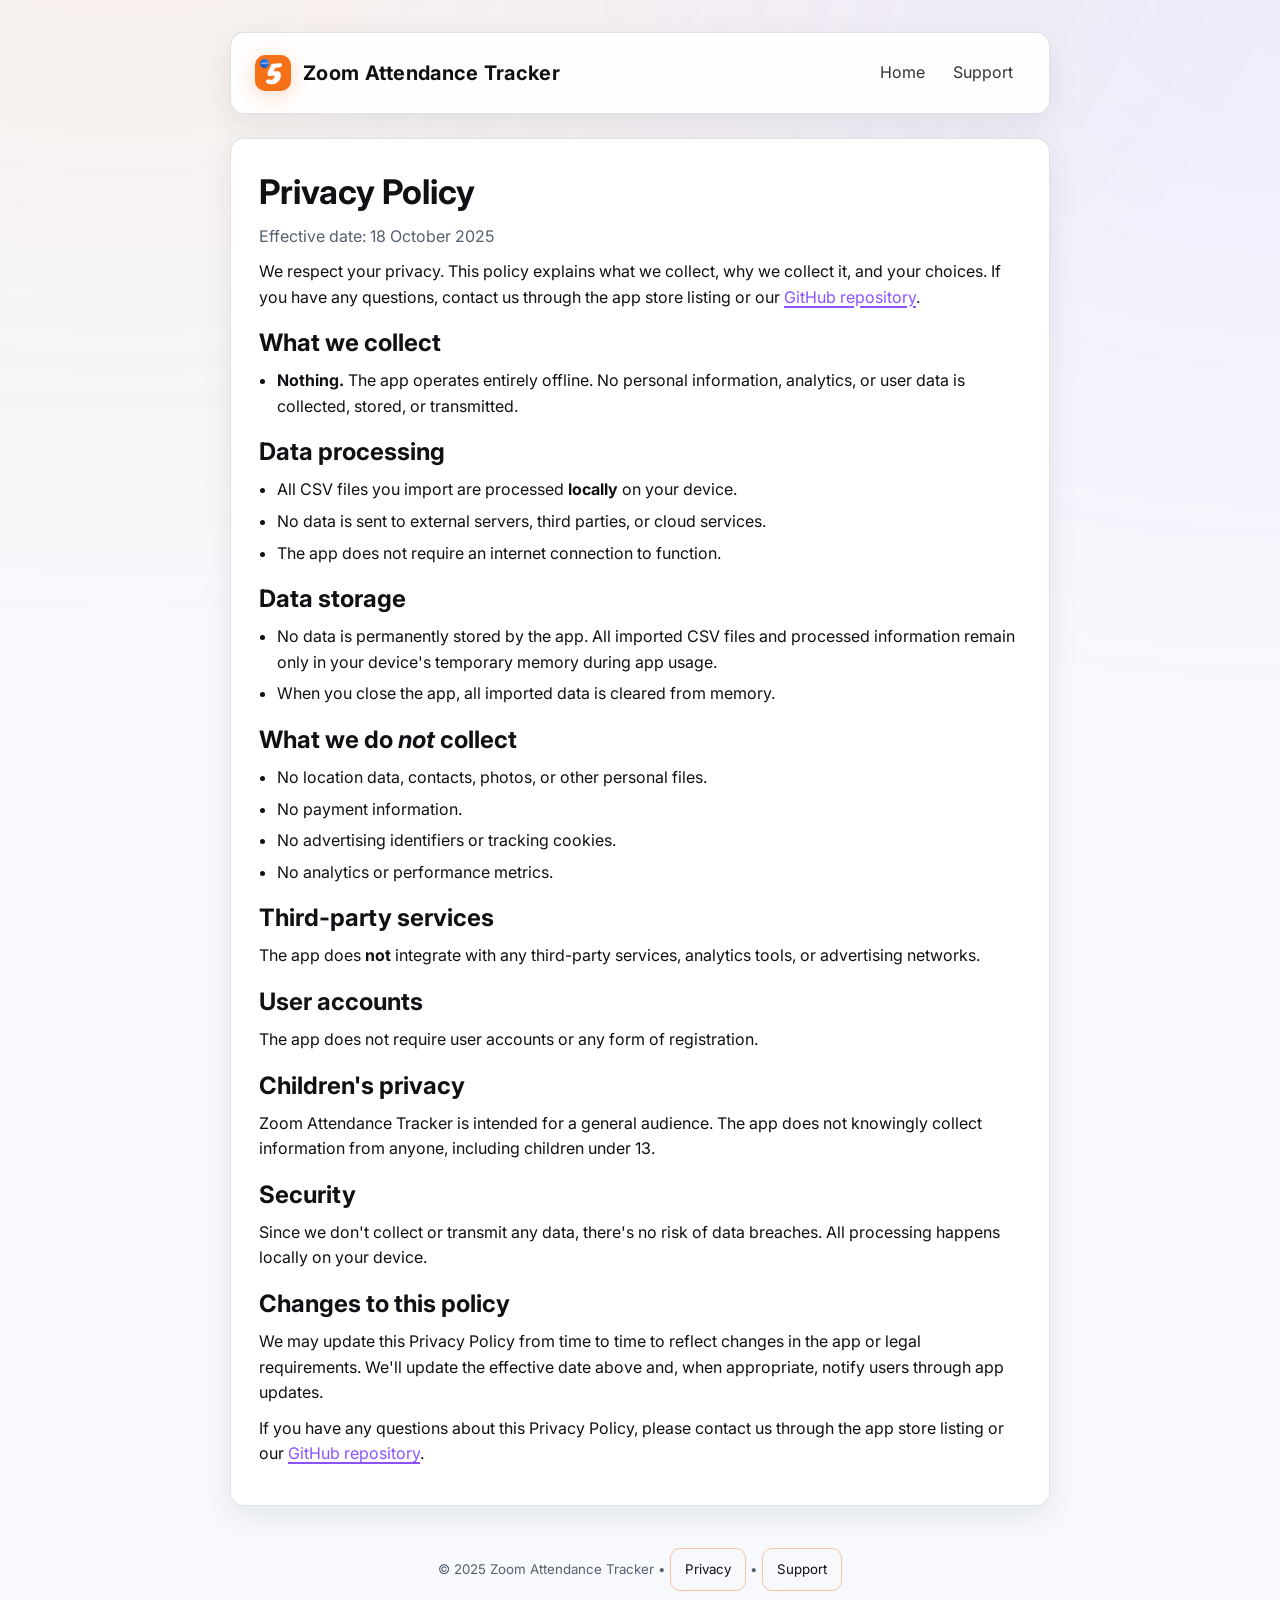
==== web/privacy.html @ efa8377e "feat: add privacy policy and support pages with detailed information" ====
<!DOCTYPE html>
<html lang="en">
  <head>
    <meta charset="utf-8" />
    <meta name="viewport" content="width=device-width, initial-scale=1" />
    <title>Zoom Attendance Tracker – Privacy Policy</title>
    <meta
      name="description"
      content="Zoom Attendance Tracker privacy policy: what we collect, how we use it, and your rights."
    />
    <link rel="icon" type="image/x-icon" href="./favicon.ico" />
    <link rel="preconnect" href="https://fonts.googleapis.com" />
    <link rel="preconnect" href="https://fonts.gstatic.com" crossorigin />
    <link
      href="https://fonts.googleapis.com/css2?family=Inter:wght@400;600;700&display=swap"
      rel="stylesheet"
    />
    <link rel="stylesheet" href="./styles.css" />
    <style>
      body {
        font-family: Inter, system-ui, -apple-system, Segoe UI, Roboto,
          Helvetica, Arial, sans-serif;
      }
    </style>
  </head>
  <body>
    <div class="container">
      <header class="header">
        <div class="brand">
          <img
            src="./icons/Icon-192.png"
            alt="Zoom Attendance Tracker Logo"
            class="logo"
          />
          <h1 class="title">Zoom Attendance Tracker</h1>
        </div>
        <nav class="nav">
          <a href="./index.html">Home</a>
          <a href="./support.html">Support</a>
        </nav>
      </header>

      <main class="card" role="main">
        <h1>Privacy Policy</h1>
        <p class="muted">Effective date: 18 October 2025</p>

        <p>
          We respect your privacy. This policy explains what we collect, why we
          collect it, and your choices. If you have any questions, contact us
          through the app store listing or our
          <a
            href="https://github.com/OutdatedGuy/Zoom-Attendance-Tracker"
            target="_blank"
            rel="noopener noreferrer"
            >GitHub repository</a
          >.
        </p>

        <h2>What we collect</h2>
        <ul class="list">
          <li>
            <strong>Nothing.</strong> The app operates entirely offline. No
            personal information, analytics, or user data is collected, stored,
            or transmitted.
          </li>
        </ul>

        <h2>Data processing</h2>
        <ul class="list">
          <li>
            All CSV files you import are processed <strong>locally</strong> on
            your device.
          </li>
          <li>
            No data is sent to external servers, third parties, or cloud
            services.
          </li>
          <li>The app does not require an internet connection to function.</li>
        </ul>

        <h2>Data storage</h2>
        <ul class="list">
          <li>
            No data is permanently stored by the app. All imported CSV files and
            processed information remain only in your device's temporary memory
            during app usage.
          </li>
          <li>
            When you close the app, all imported data is cleared from memory.
          </li>
        </ul>

        <h2>What we do <em>not</em> collect</h2>
        <ul class="list">
          <li>No location data, contacts, photos, or other personal files.</li>
          <li>No payment information.</li>
          <li>No advertising identifiers or tracking cookies.</li>
          <li>No analytics or performance metrics.</li>
        </ul>

        <h2>Third-party services</h2>
        <p>
          The app does <strong>not</strong> integrate with any third-party
          services, analytics tools, or advertising networks.
        </p>

        <h2>User accounts</h2>
        <p>
          The app does not require user accounts or any form of registration.
        </p>

        <h2>Children's privacy</h2>
        <p>
          Zoom Attendance Tracker is intended for a general audience. The app
          does not knowingly collect information from anyone, including children
          under 13.
        </p>

        <h2>Security</h2>
        <p>
          Since we don't collect or transmit any data, there's no risk of data
          breaches. All processing happens locally on your device.
        </p>

        <h2>Changes to this policy</h2>
        <p>
          We may update this Privacy Policy from time to time to reflect changes
          in the app or legal requirements. We'll update the effective date
          above and, when appropriate, notify users through app updates.
        </p>

        <p>
          If you have any questions about this Privacy Policy, please contact us
          through the app store listing or our
          <a
            href="https://github.com/OutdatedGuy/Zoom-Attendance-Tracker"
            target="_blank"
            rel="noopener noreferrer"
            >GitHub repository</a
          >.
        </p>
      </main>

      <footer class="footer">
        <small
          >© 2025 Zoom Attendance Tracker •
          <a class="cta" href="./privacy.html">Privacy</a> •
          <a class="cta" href="./support.html">Support</a></small
        >
      </footer>
    </div>
  </body>
</html>
---- web/styles.css ----
/* Zoom Attendance Tracker Web Minimal Styles */
:root {
  --bg: #0f1115;
  --card: #171a21;
  --text: #e6eaf2;
  --muted: #9aa4b2;
  --brand: #f47117;
  --accent: #8c52ff;
  /* Default link color (dark mode) - brighter for better legibility */
  --link: #b794f6;
  --danger: #ff6b6b;
  --shadow: 0 10px 30px rgba(0, 0, 0, 0.35);
  --radius: 14px;
}

@media (prefers-color-scheme: light) {
  :root {
    --bg: #f7f9fc;
    --card: #ffffff;
    --text: #0f1115;
    --muted: #556070;
    --brand: #f47117;
    --accent: #8c52ff;
    /* Link color in light mode */
    --link: #8c52ff;
    --danger: #e5484d;
    --shadow: 0 10px 30px rgba(10, 20, 30, 0.08);
  }
}

* {
  box-sizing: border-box;
}
html,
body {
  padding: 0;
  margin: 0;
  background: radial-gradient(
      1200px 800px at 10% -10%,
      rgba(244, 113, 23, 0.08),
      transparent
    ),
    radial-gradient(
      1000px 700px at 100% 0%,
      rgba(140, 82, 255, 0.08),
      transparent
    ),
    var(--bg);
  color: var(--text);
  font: 16px/1.6 system-ui, -apple-system, Segoe UI, Roboto, Inter,
    "Helvetica Neue", Arial, sans-serif;
}

.container {
  max-width: 860px;
  padding: 32px 20px 80px;
  margin: 0 auto;
}

.header {
  display: flex;
  align-items: center;
  justify-content: space-between;
  gap: 16px;
  padding: 22px 24px;
  background: color-mix(in oklab, var(--card) 92%, transparent);
  border: 1px solid color-mix(in oklab, var(--text) 12%, transparent);
  border-radius: var(--radius);
  box-shadow: var(--shadow);
}

.brand {
  display: flex;
  align-items: center;
  gap: 12px;
}

.logo {
  width: 36px;
  height: 36px;
  border-radius: 10px;
  box-shadow: 0 4px 20px color-mix(in oklab, var(--brand) 25%, transparent);
}

.title {
  margin: 0;
  font-size: 20px;
  letter-spacing: 0.3px;
}

.nav a {
  color: var(--text);
  text-decoration: none;
  opacity: 0.85;
  padding: 8px 12px;
  border-radius: 10px;
}

.nav a:hover {
  background: color-mix(in oklab, var(--brand) 12%, transparent);
}

.card {
  margin-top: 24px;
  background: color-mix(in oklab, var(--card) 96%, transparent);
  border: 1px solid color-mix(in oklab, var(--text) 12%, transparent);
  border-radius: var(--radius);
  box-shadow: var(--shadow);
  padding: 28px;
}

h1,
h2,
h3 {
  line-height: 1.25;
}

h1 {
  font-size: 34px;
  margin: 4px 0 8px;
}
h2 {
  font-size: 24px;
  margin: 18px 0 10px;
}
h3 {
  font-size: 18px;
  margin: 14px 0 8px;
}

p {
  margin: 10px 0;
  color: var(--text);
}
small,
.muted {
  color: var(--muted);
}

/* Content links (exclude CTA buttons and nav links) */
.card a:not(.cta) {
  color: var(--link);
  text-decoration-thickness: 1.5px;
  text-underline-offset: 3px;
}

.card a:not(.cta):hover {
  text-decoration-thickness: 2px;
  filter: brightness(1.05);
}

.card a:not(.cta):focus-visible {
  outline: 2px solid color-mix(in oklab, var(--link) 70%, transparent);
  outline-offset: 2px;
  border-radius: 6px;
}

.list {
  margin: 8px 0 0 0;
  padding-left: 18px;
}
.list li {
  margin: 6px 0;
}

.kbd {
  padding: 2px 6px;
  border-radius: 6px;
  border: 1px solid color-mix(in oklab, var(--text) 20%, transparent);
  background: color-mix(in oklab, var(--card) 92%, transparent);
  font-family: ui-monospace, SFMono-Regular, Menlo, Monaco, Consolas,
    "Liberation Mono", monospace;
}

.footer {
  margin-top: 32px;
  text-align: center;
  color: var(--muted);
}

.cta {
  display: inline-block;
  margin-top: 10px;
  padding: 10px 14px;
  border-radius: 10px;
  color: var(--text);
  text-decoration: none;
  border: 1px solid color-mix(in oklab, var(--brand) 40%, transparent);
}

.cta:hover {
  background: color-mix(in oklab, var(--brand) 12%, transparent);
}

@media (max-width: 640px) {
  .header {
    padding: 16px;
  }
  .title {
    font-size: 18px;
  }
  h1 {
    font-size: 28px;
  }
  .card {
    padding: 22px;
  }
}
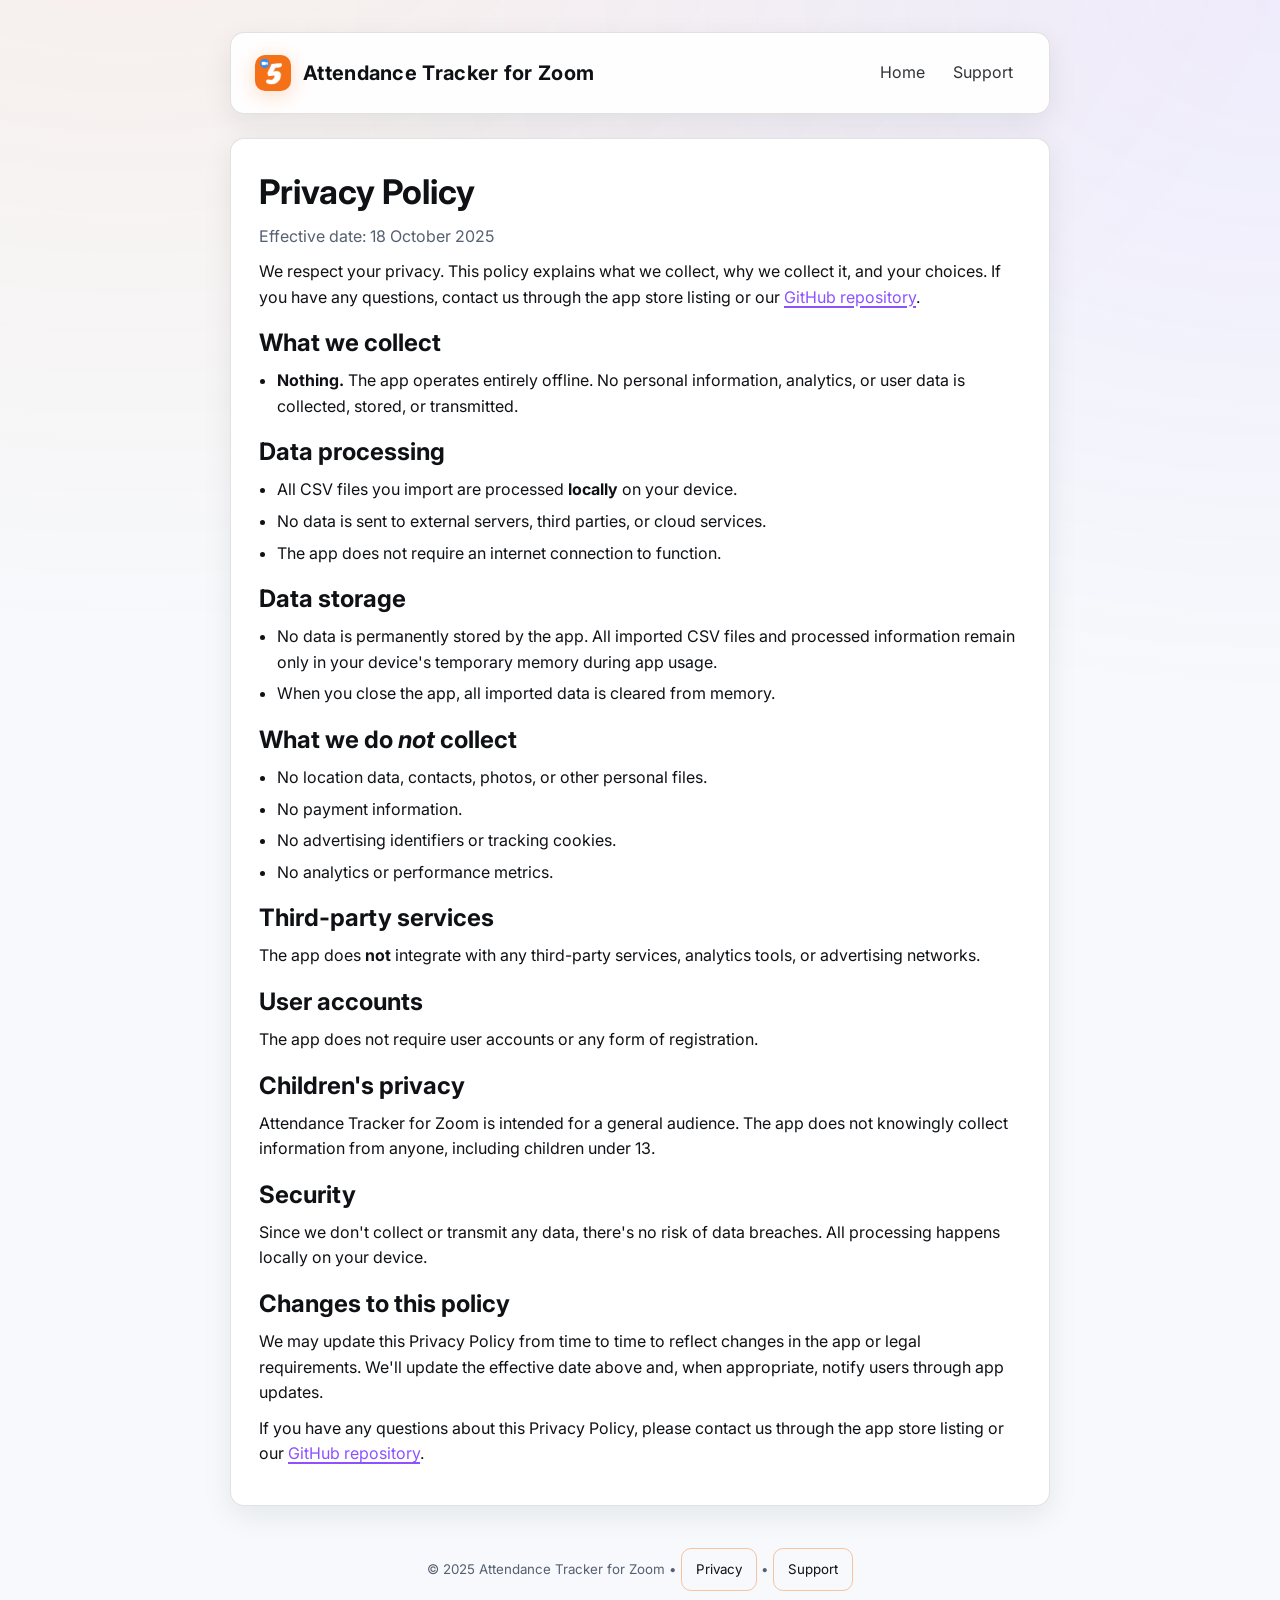
==== commit 104ec2ba: "feat: update app name for trademark purpose" ====
--- a/web/privacy.html
+++ b/web/privacy.html
@@ -3,10 +3,10 @@
   <head>
     <meta charset="utf-8" />
     <meta name="viewport" content="width=device-width, initial-scale=1" />
-    <title>Zoom Attendance Tracker – Privacy Policy</title>
+    <title>Attendance Tracker for Zoom – Privacy Policy</title>
     <meta
       name="description"
-      content="Zoom Attendance Tracker privacy policy: what we collect, how we use it, and your rights."
+      content="Attendance Tracker for Zoom privacy policy: what we collect, how we use it, and your rights."
     />
     <link rel="icon" type="image/x-icon" href="./favicon.ico" />
     <link rel="preconnect" href="https://fonts.googleapis.com" />
@@ -29,10 +29,10 @@
         <div class="brand">
           <img
             src="./icons/Icon-192.png"
-            alt="Zoom Attendance Tracker Logo"
+            alt="Attendance Tracker for Zoom Logo"
             class="logo"
           />
-          <h1 class="title">Zoom Attendance Tracker</h1>
+          <h1 class="title">Attendance Tracker for Zoom</h1>
         </div>
         <nav class="nav">
           <a href="./index.html">Home</a>
@@ -111,7 +111,7 @@
 
         <h2>Children's privacy</h2>
         <p>
-          Zoom Attendance Tracker is intended for a general audience. The app
+          Attendance Tracker for Zoom is intended for a general audience. The app
           does not knowingly collect information from anyone, including children
           under 13.
         </p>
@@ -143,7 +143,7 @@
 
       <footer class="footer">
         <small
-          >© 2025 Zoom Attendance Tracker •
+          >© 2025 Attendance Tracker for Zoom •
           <a class="cta" href="./privacy.html">Privacy</a> •
           <a class="cta" href="./support.html">Support</a></small
         >
--- a/web/styles.css
+++ b/web/styles.css
@@ -1,4 +1,4 @@
-/* Zoom Attendance Tracker Web Minimal Styles */
+/* Attendance Tracker for Zoom Web Minimal Styles */
 :root {
   --bg: #0f1115;
   --card: #171a21;
